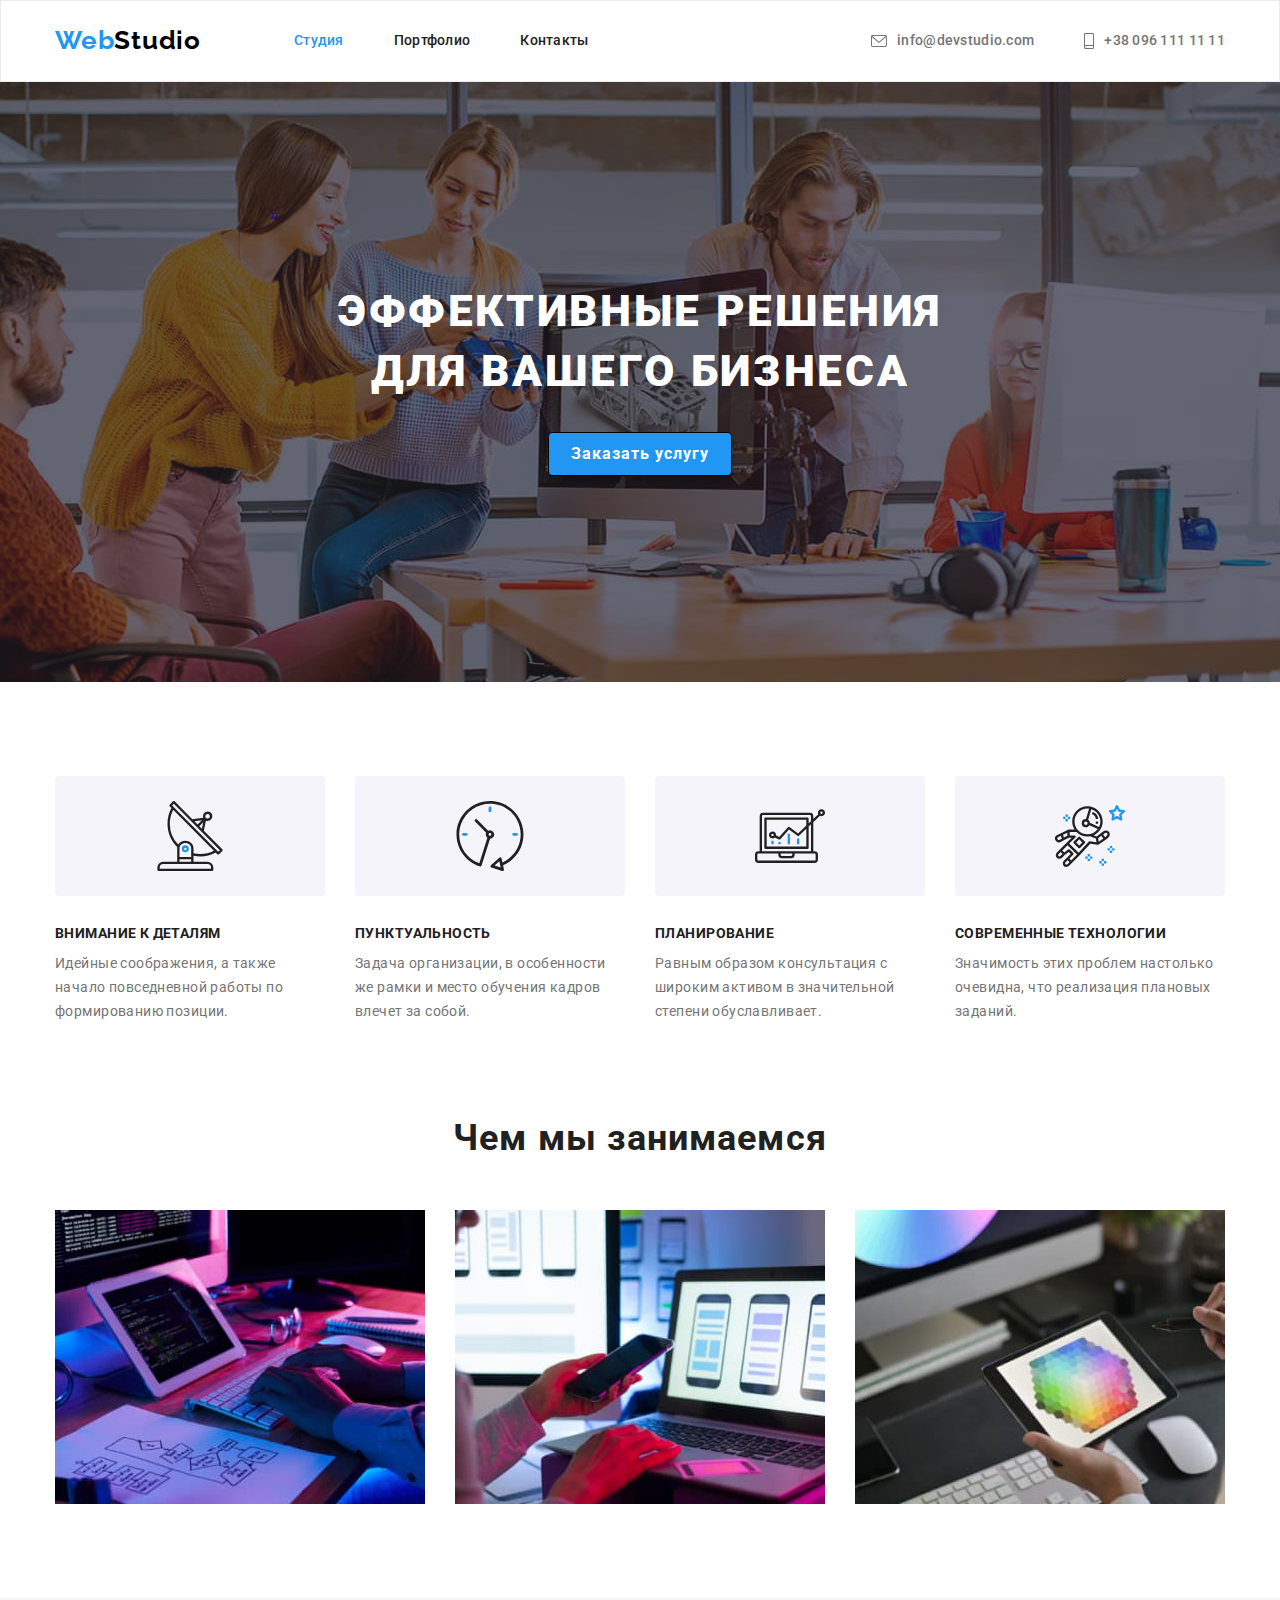
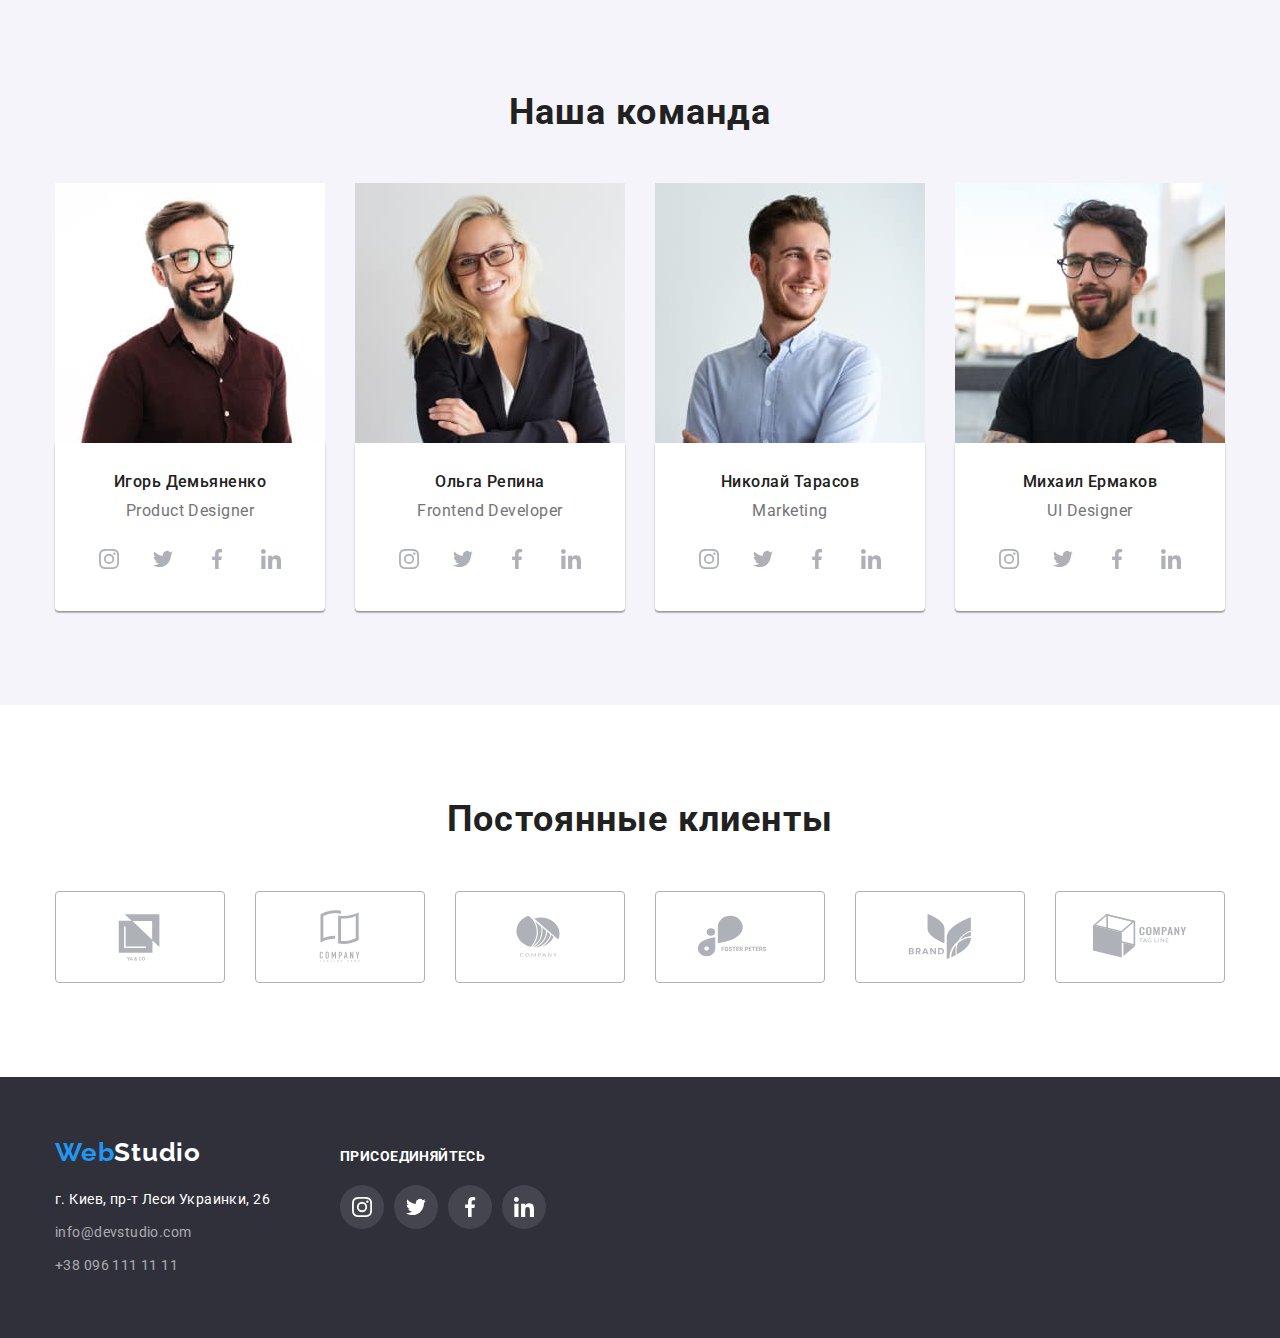
==== index.html @ 82adc3e7 "Clone ДЗ-4" ====
<!DOCTYPE html>
<html lang="ru">
    <head>
        <meta charset="UTF-8">
        <meta http-equiv="X-UA-Compatible" content="IE=edge">
        <meta name="viewport" content="width=device-width, initial-scale=1.0">
        <title>Студия</title>
        <link rel="preconnect" href="https://fonts.googleapis.com">
        <link rel="preconnect" href="https://fonts.gstatic.com" crossorigin>
        <link href="https://fonts.googleapis.com/css2?family=Raleway:wght@700&family=Roboto:wght@400;500;700;900&display=swap"
            rel="stylesheet">
        <link rel="stylesheet" href="./css/modern-normalize.css">
        <link rel="stylesheet" href="./css/style.css">
    </head>

    <body>
        <header class="header">
            <div class="container main-nav">
                <nav class="navigation">
                    <a href="" lang="en" class="logo">Web<span class="logo-black">Studio</span></a>
                    <ul class="header-nav list">
                        <li class="item"><a href="" class="header-link current">Студия</a></li>
                        <li class="item"><a href="./portfolio.html" class="header-link">Портфолио</a></li>
                        <li class="item"><a href="" class="header-link">Контакты</a></li>
                    </ul>
                </nav>
                <ul class="auth-nav list">
                    <li class="item"><a href="mailto:info@devstudio.com" class="auth-link">
                        <svg class="icon-header" width="16" height="12">
                            <use href="./images/icons/symbol-defs.svg#icon-envelope"></use>
                        </svg>
                        info@devstudio.com
                    </a></li>
                    <li class="item"><a href="tel:+380961111111" class="auth-link">
                        <svg class="icon-header" width="10" height="16">
                            <use href="./images/icons/symbol-defs.svg#icon-smartphone"></use>
                        </svg>
                        +38 096 111 11 11
                    </a></li>
                </ul>
            </div>   
        </header>

        <main>
            <section class="hero">
                <h1 class="hero-title">Эффективные решения для вашего бизнеса</h1>
                <button type="button" class="hero-btn">Заказать услугу</button>
            </section>

            <section class="features section">
                <div class="container">
                    <h2 class="visually-hidden">Особенности</h2>
                    <ul class="features-list list">
                        <li class="features-item">
                            <div class="features-item-icons">
                                <svg class="features-icons" width="70" height="70">
                                    <use href="./images/icons/symbol-defs.svg#icon-antenna-img"></use>
                                </svg>
                            </div>
                            <h3 class="features-title">Внимание к деталям</h3>
                            <p class="features-text">Идейные соображения, а также начало повседневной работы по формированию позиции.</p>
                        </li>
                        <li class="features-item">
                            <div class="features-item-icons">
                                <svg class="features-icons" width="70" height="70">
                                    <use href="./images/icons/symbol-defs.svg#icon-clock-img"></use>
                                </svg>
                            </div>
                            <h3 class="features-title">Пунктуальность</h3>
                            <p class="features-text">Задача организации, в особенности же рамки и место обучения кадров влечет за собой.</p>
                        </li>
                        <li class="features-item">
                            <div class="features-item-icons">
                                <svg class="features-icons" width="70" height="70">
                                    <use href="./images/icons/symbol-defs.svg#icon-diagram-img"></use>
                                </svg>
                            </div>
                            <h3 class="features-title">Планирование</h3>
                            <p class="features-text">Равным образом консультация с широким активом в значительной степени обуславливает.</p>
                        </li>
                        <li class="features-item">
                            <div class="features-item-icons">
                                <svg class="features-icons" width="70" height="70">
                                    <use href="./images/icons/symbol-defs.svg#icon-astronaut-img"></use>
                                </svg>
                            </div>
                            <h3 class="features-title">Современные технологии</h3>
                            <p class="features-text">Значимость этих проблем настолько очевидна, что реализация плановых заданий.</p>
                        </li>
                    </ul>
                </div>
            </section>

            <section class="services section">
               <div class="container">
                    <h2 class="services-title title">Чем мы занимаемся</h2>
                    <ul class="services-list list">
                        <li class="services-item"><img src="./images/services/box1.jpg" alt="Веб-сайты" width="370" height="294"></li>
                        <li class="services-item"><img src="./images/services/box2.jpg" alt="Приложения" width="370" height="294"></li>
                        <li class="services-item"><img src="./images/services/box3.jpg" alt="Дизайн" width="370" height="294"></li>
                    </ul>
               </div>
            </section>

            <section class="team section">
               <div class="container">
                    <h2 class="team-title title">Наша команда</h2>
                    <ul class="team-list list">
                        <li class="team-item">
                            <img src="./images/our-team/img-team-1.jpg" alt="Дизайнер1" width="270" height="260">
                            <div class="team-member">
                                <h3 class="team-member-title">Игорь Демьяненко</h3>
                                <p lang="en" class="team-text">Product Designer</p>
                                <ul class="team-social-list list">
                                    <li class="team-social-item">
                                        <a href="" class="team-social-link">
                                            <svg class="team-social-icon" width="20" height="20">
                                                <use href="./images/icons/symbol-defs.svg#icon-instagram"></use>
                                            </svg>
                                        </a>
                                    </li>
                                    <li class="team-social-item">
                                        <a href="" class="team-social-link">
                                            <svg class="team-social-icon" width="20" height="20">
                                                <use href="./images/icons/symbol-defs.svg#icon-twitter"></use>
                                            </svg>
                                        </a>
                                    </li>
                                    <li class="team-social-item">
                                        <a href="" class="team-social-link">
                                            <svg class="team-social-icon" width="20" height="20">
                                                <use href="./images/icons/symbol-defs.svg#icon-facebook"></use>
                                            </svg>
                                        </a>
                                    </li>
                                    <li class="team-social-item">
                                        <a href="" class="team-social-link">
                                            <svg class="team-social-icon" width="20" height="20">
                                                <use href="./images/icons/symbol-defs.svg#icon-linkedin"></use>
                                            </svg>
                                        </a>
                                    </li>
                                </ul>
                            </div>
                        </li>
                        <li class="team-item">
                            <img src="./images/our-team/img-team-2.jpg" alt="Фронтент-разработчик" width="270" height="260">
                            <div class="team-member">
                                <h3 class="team-member-title">Ольга Репина</h3>
                                <p lang="en" class="team-text">Frontend Developer</p>
                                <ul class="team-social-list list">
                                    <li class="team-social-item">
                                        <a href="" class="team-social-link">
                                            <svg class="team-social-icon" width="20" height="20">
                                                <use href="./images/icons/symbol-defs.svg#icon-instagram"></use>
                                            </svg>
                                        </a>
                                    </li>
                                    <li class="team-social-item">
                                        <a href="" class="team-social-link">
                                            <svg class="team-social-icon" width="20" height="20">
                                                <use href="./images/icons/symbol-defs.svg#icon-twitter"></use>
                                            </svg>
                                        </a>
                                    </li>
                                    <li class="team-social-item">
                                        <a href="" class="team-social-link">
                                            <svg class="team-social-icon" width="20" height="20">
                                                <use href="./images/icons/symbol-defs.svg#icon-facebook"></use>
                                            </svg>
                                        </a>
                                    </li>
                                    <li class="team-social-item">
                                        <a href="" class="team-social-link">
                                            <svg class="team-social-icon" width="20" height="20">
                                                <use href="./images/icons/symbol-defs.svg#icon-linkedin"></use>
                                            </svg>
                                        </a>
                                    </li>
                                </ul>
                            </div>
                        </li>
                        <li class="team-item">
                            <img src="./images/our-team/img-team-3.jpg" alt="Маркетолог" width="270" height="260">
                            <div class="team-member">
                                <h3 class="team-member-title">Николай Тарасов</h3>
                                <p lang="en" class="team-text">Marketing</p>
                                <ul class="team-social-list list">
                                    <li class="team-social-item">
                                        <a href="" class="team-social-link">
                                            <svg class="team-social-icon" width="20" height="20">
                                                <use href="./images/icons/symbol-defs.svg#icon-instagram"></use>
                                            </svg>
                                        </a>
                                    </li>
                                    <li class="team-social-item">
                                        <a href="" class="team-social-link">
                                            <svg class="team-social-icon" width="20" height="20">
                                                <use href="./images/icons/symbol-defs.svg#icon-twitter"></use>
                                            </svg>
                                        </a>
                                    </li>
                                    <li class="team-social-item">
                                        <a href="" class="team-social-link">
                                            <svg class="team-social-icon" width="20" height="20">
                                                <use href="./images/icons/symbol-defs.svg#icon-facebook"></use>
                                            </svg>
                                        </a>
                                    </li>
                                    <li class="team-social-item">
                                        <a href="" class="team-social-link">
                                            <svg class="team-social-icon" width="20" height="20">
                                                <use href="./images/icons/symbol-defs.svg#icon-linkedin"></use>
                                            </svg>
                                        </a>
                                    </li>
                                </ul>
                            </div>
                        </li>
                        <li class="team-item">
                            <img src="./images/our-team/img-team-4.jpg" alt="Дизайнер2" width="270" height="260">
                            <div class="team-member">
                                <h3 class="team-member-title">Михаил Ермаков</h3>
                                <p lang="en" class="team-text">UI Designer</p>
                                <ul class="team-social-list list">
                                    <li class="team-social-item">
                                        <a href="" class="team-social-link">
                                            <svg class="team-social-icon" width="20" height="20">
                                                <use href="./images/icons/symbol-defs.svg#icon-instagram"></use>
                                            </svg>
                                        </a>
                                    </li>
                                    <li class="team-social-item">
                                        <a href="" class="team-social-link">
                                            <svg class="team-social-icon" width="20" height="20">
                                                <use href="./images/icons/symbol-defs.svg#icon-twitter"></use>
                                            </svg>
                                        </a>
                                    </li>
                                    <li class="team-social-item">
                                        <a href="" class="team-social-link">
                                            <svg class="team-social-icon" width="20" height="20">
                                                <use href="./images/icons/symbol-defs.svg#icon-facebook"></use>
                                            </svg>
                                        </a>
                                    </li>
                                    <li class="team-social-item">
                                        <a href="" class="team-social-link">
                                            <svg class="team-social-icon" width="20" height="20">
                                                <use href="./images/icons/symbol-defs.svg#icon-linkedin"></use>
                                            </svg>
                                        </a>
                                    </li>
                                </ul>
                            </div>
                        </li>
                    </ul>
               </div>
            </section>

            <section class="clients section">
                <div class="container">
                    <h2 class="clients-title title">Постоянные клиенты</h2>
                    <ul class="clients-list list">
                        <li class="clients-item">
                            <a href="" class="clients-item-link">
                                <svg class="clients-item-icon" width="106" height="60">
                                    <use href="./images/icons/symbol-defs.svg#icon-logo-client1"></use>
                                </svg>
                            </a>
                        </li>
                        <li class="clients-item">
                            <a href="" class="clients-item-link">
                                <svg class="clients-item-icon" width="106" height="60">
                                    <use href="./images/icons/symbol-defs.svg#icon-logo-client2"></use>
                                </svg>
                            </a>
                        </li>
                        <li class="clients-item">
                            <a href="" class="clients-item-link">
                                <svg class="clients-item-icon" width="106" height="60">
                                    <use href="./images/icons/symbol-defs.svg#icon-logo-client3"></use>
                                </svg>
                            </a>
                        </li>
                        <li class="clients-item">
                            <a href="" class="clients-item-link">
                                <svg class="clients-item-icon" width="106" height="60">
                                    <use href="./images/icons/symbol-defs.svg#icon-logo-client4"></use>
                                </svg>
                            </a>
                        </li>
                        <li class="clients-item">
                            <a href="" class="clients-item-link">
                                <svg class="clients-item-icon" width="106" height="60">
                                    <use href="./images/icons/symbol-defs.svg#icon-logo-client5"></use>
                                </svg>
                            </a>
                        </li>
                        <li class="clients-item">
                            <a href="" class="clients-item-link">
                                <svg class="clients-item-icon" width="106" height="60">
                                    <use href="./images/icons/symbol-defs.svg#icon-logo-client6"></use>
                                </svg>
                            </a>
                        </li>
                    </ul>
                </div>
            </section>

        </main>

        <footer class="footer">
            <div class="container footer-main">
                <div class="footer-address">
                    <a href="" lang="en" class="logo">Web<span class="logo-white">Studio</span></a>
                    <address class="contacts">
                        <ul class="footer-list list">
                            <li class="footer-item"><a href="https://goo.gl/maps/sHDZmhukoqg1UG7x9" target="_blank"
                                    class="contacts-link-address">г. Киев, пр-т
                                    Леси Украинки, 26</a></li>
                            <li class="footer-item"><a href="mailto:info@devstudio.com"
                                    class="contacts-link">info@devstudio.com</a>
                            </li>
                            <li class="footer-item"><a href="tel:+380961111111" class="contacts-link">+38 096 111 11 11</a></li>
                        </ul>
                    </address>
                </div>
                <div class="footer-social">
                    <p class="footer-social-text">присоединяйтесь</p>
                    <ul class="footer-social-list list">
                        <li class="footer-social-item">
                            <a href="" class="footer-social-link">
                                <svg class="footer-social-icon" width="20" height="20">
                                    <use href="./images/icons/symbol-defs.svg#icon-instagram-white"></use>
                                </svg>
                            </a>
                        </li>
                        <li class="footer-social-item">
                            <a href="" class="footer-social-link">
                                <svg class="footer-social-icon" width="20" height="20">
                                    <use href="./images/icons/symbol-defs.svg#icon-twitter-white"></use>
                                </svg>
                            </a>
                        </li>
                        <li class="footer-social-item">
                            <a href="" class="footer-social-link">
                                <svg class="footer-social-icon" width="20" height="20">
                                    <use href="./images/icons/symbol-defs.svg#icon-facebook-white"></use>
                                </svg>
                            </a>
                        </li>
                        <li class="footer-social-item">
                            <a href="" class="footer-social-link">
                                <svg class="footer-social-icon" width="20" height="20">
                                    <use href="./images/icons/symbol-defs.svg#icon-linkedin-white"></use>
                                </svg>
                            </a>
                        </li>
                    </ul>
                </div>
            </div>
        </footer>
    </body>
</html>
---- css/style.css ----
:root {
  --first-title-color: #212121;
  --second-title-color: #ffffff;
  --first-text-color: #757575;
  --second-text-color: #ffffff;
  --accent-color: #2196f3;
  --first-bg-color: #ffffff;
  --second-bg-color: #2f303a;
  --accent-bg-color: #2196f3;
}

body {
  font-family: 'Roboto', sans-serif;
  color: var(--first-text-color);
  background-color: var(--first-bg-color);
}

.list {
  list-style: none;
}

a {
  text-decoration: none;
}

p,
h1,
h2,
h3,
h4,
h5,
h6 {
  margin: 0;
}

ul {
  margin: 0;
  padding: 0;
}

img {
  display: block;
  min-width: 100%;
}

.visually-hidden {
  position: absolute;
  white-space: nowrap;
  width: 1px;
  height: 1px;
  overflow: hidden;
  border: 0;
  padding: 0;
  clip: rect(0 0 0 0);
  clip-path: inset(50%);
  margin: -1px;
}

.header-link.current {
  color: var(--accent-color);
}

.container {
  width: 1200px;
  padding-left: 15px;
  padding-right: 15px;
  margin: 0 auto;
}

.section {
  padding-top: 94px;
  padding-bottom: 94px;
}

.title {
  font-weight: 700;
  font-size: 36px;
  line-height: 1.16;
  text-align: center;
  letter-spacing: 0.03em;
  color: var(--first-title-color);
}

/* --------HEADER--------- */

.header {
  border: 1px solid #ececec;

  font-weight: 500;
  font-size: 14px;
  line-height: 1.14;
  letter-spacing: 0.02em;
}

.main-nav {
  display: flex;
  align-items: center;
}

.navigation {
  display: flex;
  align-items: center;
}

.logo {
  font-family: Raleway;
  font-weight: 700;
  font-size: 26px;
  line-height: 1.19;
  letter-spacing: 0.03em;
  color: var(--accent-color);
}

.header .logo {
  padding-top: 24px;
  padding-bottom: 25px;
  margin-right: 93px;
}

.logo-black {
  color: #000;
}

.header-nav,
.auth-nav {
  display: flex;
  justify-content: center;
  align-items: center;
  margin-left: auto;
}

.header-nav .item:not(:first-child),
.auth-nav .item:not(:first-child) {
  margin-left: 50px;
}

.header-link {
  display: block;
  padding-top: 32px;
  padding-bottom: 32px;

  color: var(--first-title-color);
}

.header-link:hover,
.header-link:focus {
  color: var(--accent-color);
}

.auth-link {
  color: var(--first-text-color);
  display: flex;
  justify-content: center;
  align-items: center;
  padding-top: 32px;
  padding-bottom: 32px;
}

.auth-link:hover,
.auth-link:focus {
  color: var(--accent-color);
}

.icon-header {
  fill: currentColor;
  margin-right: 10px;
}

/* --------HERO--------- */

.hero {
  max-width: 1600px;
  height: 600px;
  margin: 0 auto;
  background-image: linear-gradient(rgba(47, 48, 58, 0.4), rgba(47, 48, 58, 0.4)),
    url(../images/hero-img.jpg);
  background-repeat: no-repeat;
  background-position: center;
  background-size: cover;

  text-align: center;
  padding-top: 200px;
  padding-bottom: 200px;
}

.hero-title {
  width: 696px;
  margin-left: auto;
  margin-right: auto;
  margin-bottom: 30px;

  font-weight: 900;
  font-size: 44px;
  line-height: 1.36;
  text-align: center;
  letter-spacing: 0.06em;
  text-transform: uppercase;
  color: var(--second-title-color);
}

.hero-btn {
  padding: 6px 22px;
  border: 1px solid #000000;
  box-sizing: border-box;
  box-shadow: 0px 4px 4px rgba(0, 0, 0, 0.15);
  border-radius: 4px;

  font-weight: 700;
  font-size: 16px;
  line-height: 1.87;
  align-items: center;
  text-align: center;
  letter-spacing: 0.06em;
  color: var(--second-title-color);
  background-color: var(--accent-bg-color);
}

.hero-btn:hover,
.hero-btn:focus {
  border-color: #188ce8;
}

/* -------FEATURES------- */

.features-list {
  display: flex;
}

.features-item {
  width: 270px;
}

.features-item:not(:first-child) {
  margin-left: 30px;
}

.features-item {
  display: block;
}

.features-item-icons {
  display: flex;
  justify-content: center;
  align-items: center;
  margin-bottom: 30px;
  height: 120px;
  background-color: #f5f4fa;
  border-radius: 4px;
}

.features-item-icons {
  color: currentColor;
}

.features-title {
  margin-bottom: 10px;

  font-weight: 700;
  font-size: 14px;
  line-height: 1.14;
  letter-spacing: 0.03em;
  text-transform: uppercase;
  color: var(--first-title-color);
}

.features-text {
  font-size: 14px;
  line-height: 1.71;
  letter-spacing: 0.03em;
  color: var(--first-text-color);
}

/* --------SERVICES--------- */

.services {
  padding-top: 0;
}

.services-title {
  margin-bottom: 50px;
}

.services-list {
  display: flex;
  flex-wrap: wrap;
  margin-left: -30px;
  margin-bottom: -30px;
}

.services-item {
  width: calc(100% / 3 - 30px);
  height: auto;
  margin-left: 30px;
  margin-bottom: 30px;
}

/* --------TEAM--------- */

.team {
  background-color: #f5f4fa;
}

.team-list {
  display: flex;
  flex-wrap: wrap;
  margin-left: -30px;
  margin-bottom: -30px;
}

.team-item {
  width: calc(100% / 4 - 30px);
  margin-left: 30px;
  margin-bottom: 30px;
}

.team-title {
  margin-bottom: 50px;
}

.team-member-title {
  margin-bottom: 10px;

  font-weight: 500;
  font-size: 16px;
  line-height: 1.18;
  text-align: center;
  letter-spacing: 0.03em;
  color: var(--first-title-color);
}

.team-member {
  padding-top: 30px;
  padding-bottom: 30px;

  background-color: var(--first-bg-color);
  box-shadow: 0px 1px 3px rgba(0, 0, 0, 0.12), 0px 1px 1px rgba(0, 0, 0, 0.14),
    0px 2px 1px rgba(0, 0, 0, 0.2);
  border-radius: 0px 0px 4px 4px;
}

.team-text {
  font-size: 16px;
  line-height: 1.18;
  text-align: center;
  letter-spacing: 0.03em;
  color: var(--first-text-color);
  margin-bottom: 16px;
}

.team-social-list {
  display: flex;
  justify-content: center;
  align-items: center;
}

.team-social-link {
  display: flex;
  justify-content: center;
  align-items: center;
  width: 44px;
  height: 44px;
  border-radius: 50%;
  color: #afb1b8;
}

.team-social-icon {
  fill: currentColor;
}

.team-social-link:hover,
.team-social-link:focus {
  background-color: var(--accent-bg-color);
  color: var(--second-text-color);
}

.team-social-item:not(:first-child) {
  margin-left: 10px;
}

/* --------CLIENT--------- */

.clients-list {
  display: flex;
  flex-wrap: wrap;
  margin-left: -30px;
  margin-bottom: -30px;
}

.clients-item {
  width: calc(100% / 6 - 30px);
  margin-left: 30px;
  margin-bottom: 30px;
}

.clients-title {
  margin-bottom: 50px;
}

.clients-item-link {
  display: flex;
  justify-content: center;
  align-items: center;
  background-color: #fff;
  border: 1px solid #afb1b8;
  border-radius: 4px;
  color: #afb1b8;

  min-width: 170px;
  height: 92px;
}

.clients-item-link:focus,
.clients-item-link:hover {
  color: var(--accent-color);
  border: 1px solid var(--accent-color);
}

.clients-item-icon {
  fill: currentColor;
}

/* --------PROJECT--------- */

.projects-list {
  display: flex;
  justify-content: center;
  margin-bottom: 50px;
}

.project-btn-item:not(:first-child) {
  margin-left: 8px;
}

.project-btn {
  border-radius: 4px;
  padding: 6px 22px;
  border-color: transparent;

  font-weight: 500;
  font-size: 16px;
  line-height: 1.62;
  text-align: center;
  letter-spacing: 0.03em;
  color: var(--first-title-color);
}

.project-btn:hover,
.project-btn:focus {
  color: var(--second-text-color);
  background-color: var(--accent-bg-color);
  cursor: pointer;
  box-shadow: 0px 3px 1px rgba(0, 0, 0, 0.1), 0px 1px 2px rgba(0, 0, 0, 0.08),
    0px 2px 2px rgba(0, 0, 0, 0.12);
  border-radius: 4px;
}

.second-project-list {
  display: flex;
  flex-wrap: wrap;
  margin-left: -30px;
  margin-bottom: -30px;
}

.second-project-item {
  width: calc(100% / 3 - 30px);
  margin-left: 30px;
  margin-bottom: 30px;
}

.project-link {
  display: block;
}

.project-link:focus,
.project-link:hover {
  box-shadow: 0px 1px 1px rgba(0, 0, 0, 0.12), 0px 4px 4px rgba(0, 0, 0, 0.06),
    1px 4px 6px rgba(0, 0, 0, 0.16);
}

.project-description {
  padding: 20px 24px;

  border-left: 1px solid #eeeeee;
  border-right: 1px solid #eeeeee;
  border-bottom: 1px solid #eeeeee;
}

.project-title {
  margin-bottom: 4px;

  font-weight: 700;
  font-size: 18px;
  line-height: 2;
  letter-spacing: 0.06em;
  text-transform: capitalize;
  color: var(--first-title-color);
}

.project-text {
  font-size: 16px;
  line-height: 1.87;
  letter-spacing: 0.03em;
  color: var(--first-text-color);
}

/* --------FOOTER--------- */

.footer {
  padding-top: 60px;
  padding-bottom: 60px;
  background-color: var(--second-bg-color);
}

.footer-main {
  display: flex;
  align-items: baseline;
}

.footer .logo {
  display: block;
  margin-bottom: 20px;
}

.logo-white {
  color: #fff;
}

.footer-item:not(:first-child) {
  margin-top: 9px;
}

.contacts-link-address {
  font-style: normal;
  font-size: 14px;
  line-height: 1.71;
  letter-spacing: 0.03em;
  color: var(--second-text-color);
}

.contacts-link {
  font-style: normal;
  font-size: 14px;
  line-height: 1.71;
  letter-spacing: 0.03em;
  color: rgba(255, 255, 255, 0.6);
}

.footer-social {
  margin-left: 70px;
}

.footer-social-text {
  font-weight: 700;
  font-size: 14px;
  line-height: 1.14;
  letter-spacing: 0.03em;
  text-transform: uppercase;
  color: var(--second-text-color);

  margin-bottom: 20px;
}

.footer-social-list {
  display: flex;
  justify-content: center;
  align-items: center;
}

.footer-social-link {
  display: flex;
  justify-content: center;
  align-items: center;
  width: 44px;
  height: 44px;
  border-radius: 50%;
  background: rgba(255, 255, 255, 0.1);
  color: var(--second-text-color);
}

.footer-social-link:hover,
.footer-social-link:focus {
  background-color: var(--accent-bg-color);
}

.footer-social-item:not(:first-child) {
  margin-left: 10px;
}

.footer-social-icon {
  fill: currentColor;
}
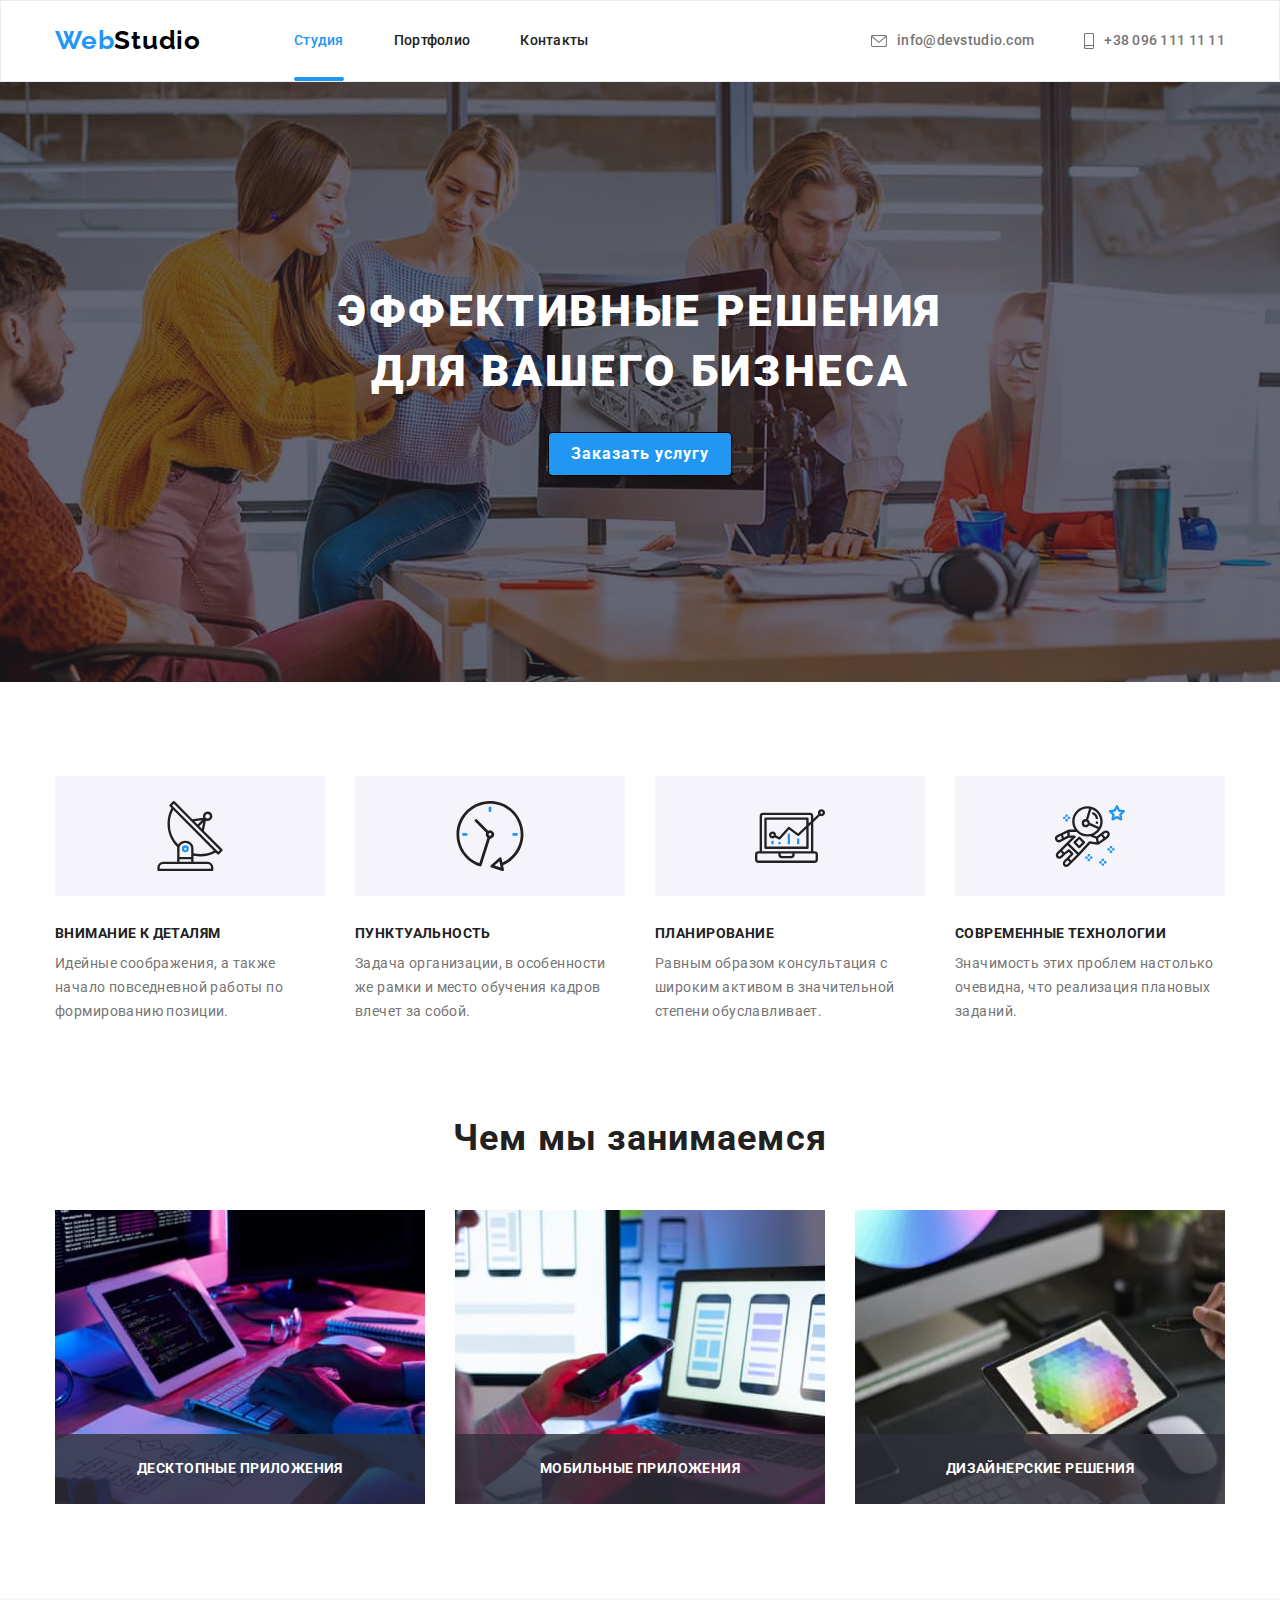
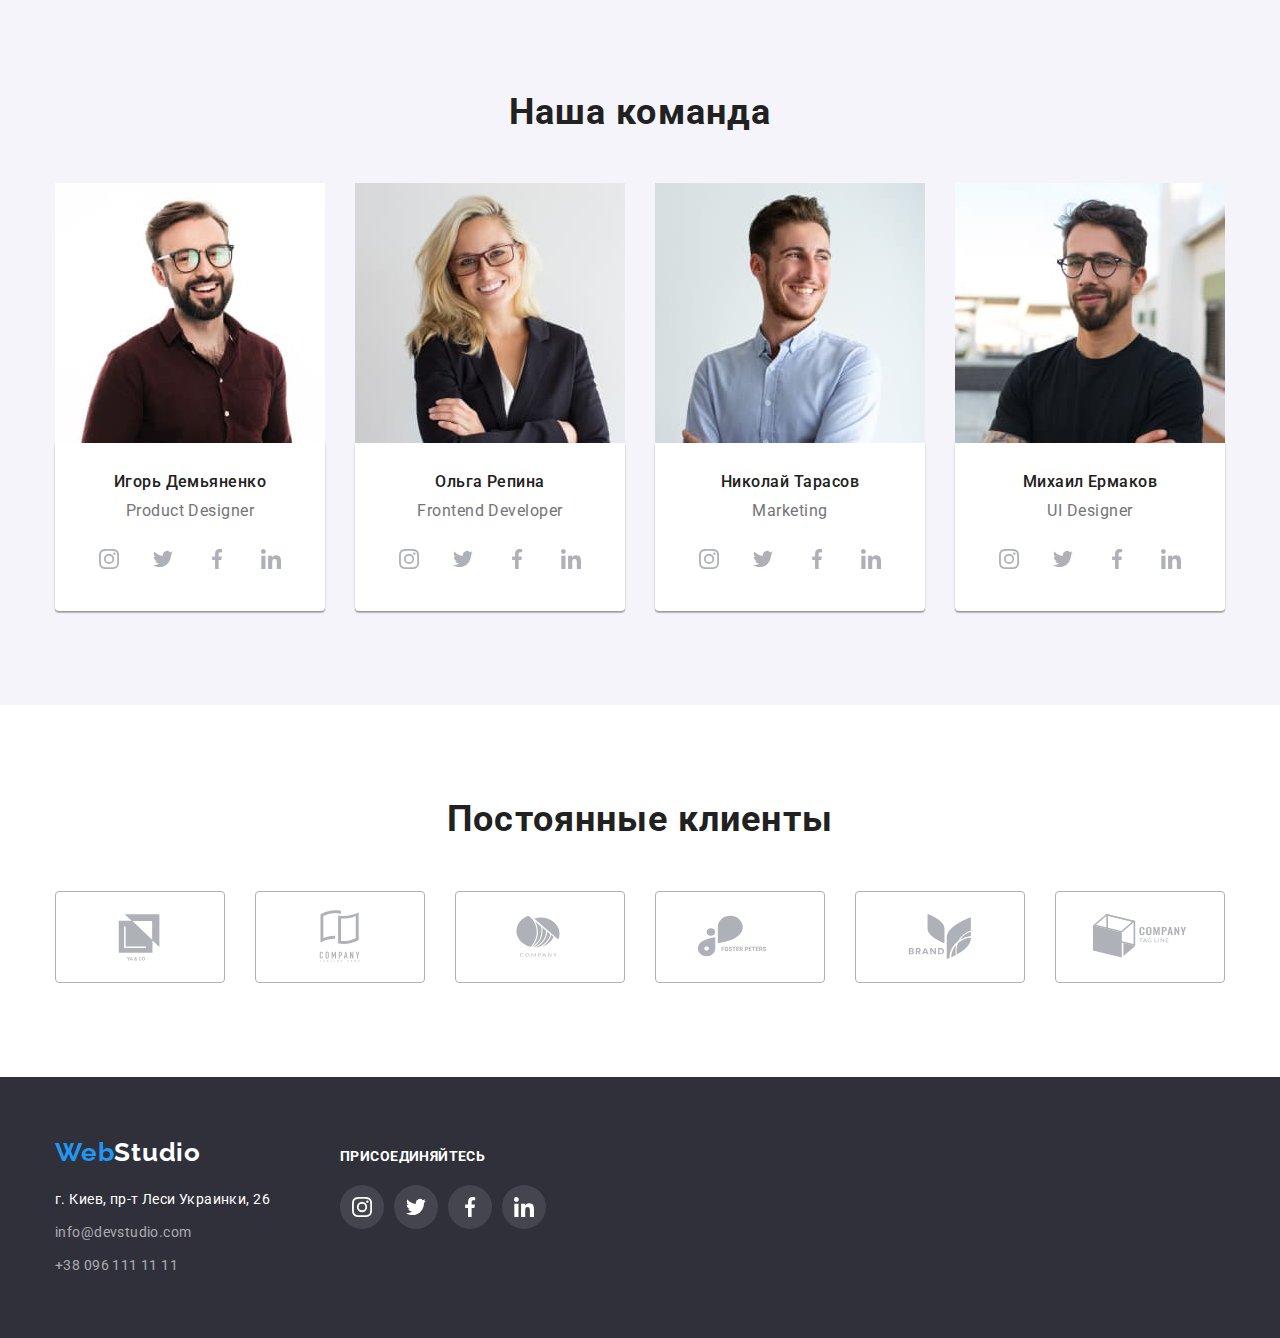
==== commit c7fbd86e: "header & services" ====
--- a/index.html
+++ b/index.html
@@ -19,19 +19,19 @@
                 <nav class="navigation">
                     <a href="" lang="en" class="logo">Web<span class="logo-black">Studio</span></a>
                     <ul class="header-nav list">
-                        <li class="item"><a href="" class="header-link current">Студия</a></li>
-                        <li class="item"><a href="./portfolio.html" class="header-link">Портфолио</a></li>
-                        <li class="item"><a href="" class="header-link">Контакты</a></li>
+                        <li class="header-nav-item"><a href="" class="header-link current">Студия</a></li>
+                        <li class="header-nav-item"><a href="./portfolio.html" class="header-link">Портфолио</a></li>
+                        <li class="header-nav-item"><a href="" class="header-link">Контакты</a></li>
                     </ul>
                 </nav>
                 <ul class="auth-nav list">
-                    <li class="item"><a href="mailto:info@devstudio.com" class="auth-link">
+                    <li class="auth-nav-item"><a href="mailto:info@devstudio.com" class="auth-link">
                         <svg class="icon-header" width="16" height="12">
                             <use href="./images/icons/symbol-defs.svg#icon-envelope"></use>
                         </svg>
                         info@devstudio.com
                     </a></li>
-                    <li class="item"><a href="tel:+380961111111" class="auth-link">
+                    <li class="auth-nav-item"><a href="tel:+380961111111" class="auth-link">
                         <svg class="icon-header" width="10" height="16">
                             <use href="./images/icons/symbol-defs.svg#icon-smartphone"></use>
                         </svg>
@@ -95,9 +95,24 @@
                <div class="container">
                     <h2 class="services-title title">Чем мы занимаемся</h2>
                     <ul class="services-list list">
-                        <li class="services-item"><img src="./images/services/box1.jpg" alt="Веб-сайты" width="370" height="294"></li>
-                        <li class="services-item"><img src="./images/services/box2.jpg" alt="Приложения" width="370" height="294"></li>
-                        <li class="services-item"><img src="./images/services/box3.jpg" alt="Дизайн" width="370" height="294"></li>
+                        <li class="services-item">
+                            <div class="services-item-img">
+                                <img src="./images/services/box1.jpg" alt="Веб-сайты" width="370" height="294">
+                                <h3 class="services-item-title">Десктопные приложения</h3>
+                            </div>
+                        </li>
+                        <li class="services-item">
+                            <div class="services-item-img">
+                                <img src="./images/services/box2.jpg" alt="Приложения" width="370" height="294">
+                                <h3 class="services-item-title">Мобильные приложения</h3>
+                            </div>
+                        </li>
+                        <li class="services-item">
+                            <div class="services-item-img">
+                                <img src="./images/services/box3.jpg" alt="Дизайн" width="370" height="294">
+                                <h3 class="services-item-title">Дизайнерские решения</h3>
+                            </div>
+                        </li>
                     </ul>
                </div>
             </section>
--- a/css/style.css
+++ b/css/style.css
@@ -56,10 +56,6 @@
   margin: -1px;
 }
 
-.header-link.current {
-  color: var(--accent-color);
-}
-
 .container {
   width: 1200px;
   padding-left: 15px;
@@ -129,8 +125,12 @@
   margin-left: auto;
 }
 
-.header-nav .item:not(:first-child),
-.auth-nav .item:not(:first-child) {
+.header-nav-item {
+  position: relative;
+}
+
+.header-nav-item:not(:first-child),
+.auth-nav-item:not(:first-child) {
   margin-left: 50px;
 }
 
@@ -145,6 +145,23 @@
 .header-link:hover,
 .header-link:focus {
   color: var(--accent-color);
+}
+
+.header-link.current {
+  color: var(--accent-color);
+}
+
+.header-link.current::after {
+  content: '';
+  width: 100%;
+  height: 4px;
+  display: block;
+
+  background: var(--accent-bg-color);
+  border-radius: 2px;
+
+  position: absolute;
+  bottom: 0;
 }
 
 .auth-link {
@@ -294,6 +311,31 @@
   margin-bottom: 30px;
 }
 
+.services-item-img {
+  position: relative;
+}
+
+.services-item-title {
+  font-weight: 700;
+  font-size: 14px;
+  line-height: 1.14;
+  text-align: center;
+  letter-spacing: 0.03em;
+  text-transform: uppercase;
+
+  color: var(--second-title-color);
+  background: rgba(47, 48, 58, 0.8);
+  height: 70px;
+  width: 100%;
+  display: flex;
+  justify-content: center;
+  align-items: center;
+
+  position: absolute;
+  bottom: 0;
+  left: 0;
+}
+
 /* --------TEAM--------- */
 
 .team {
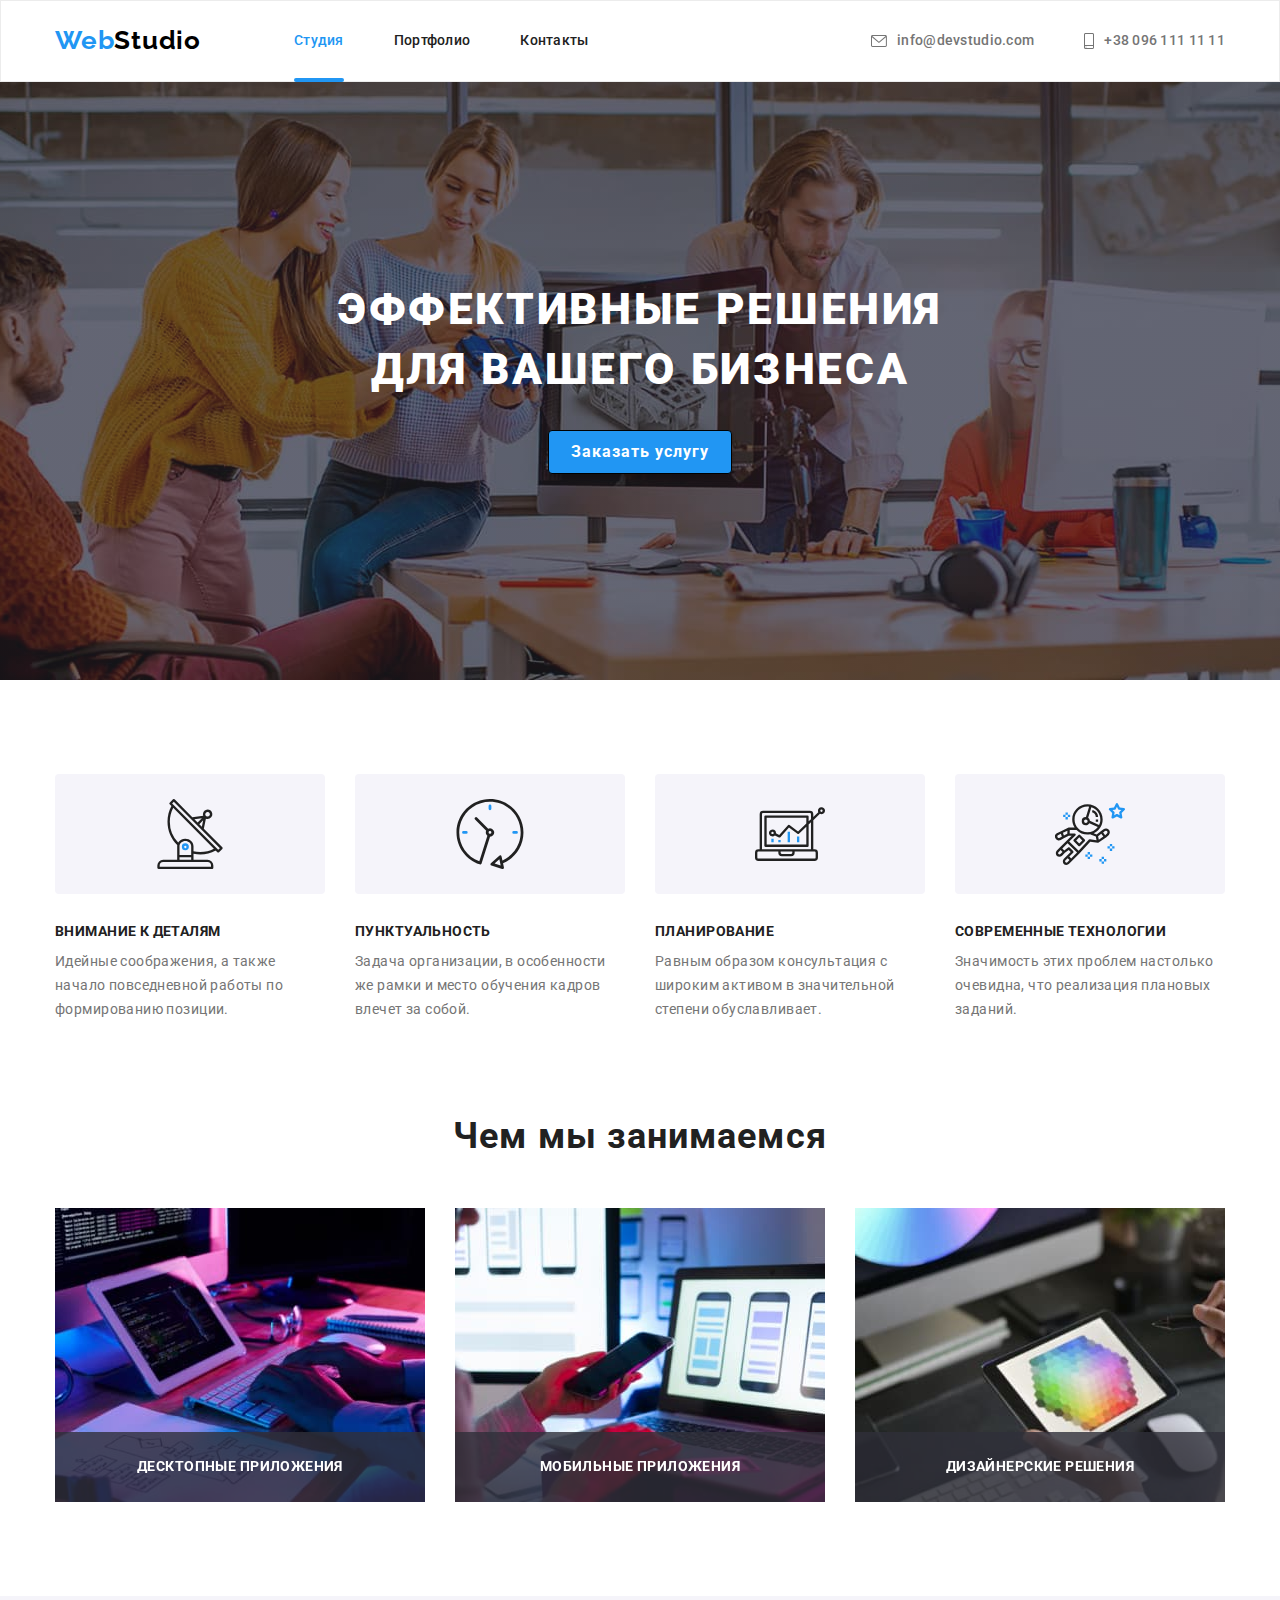
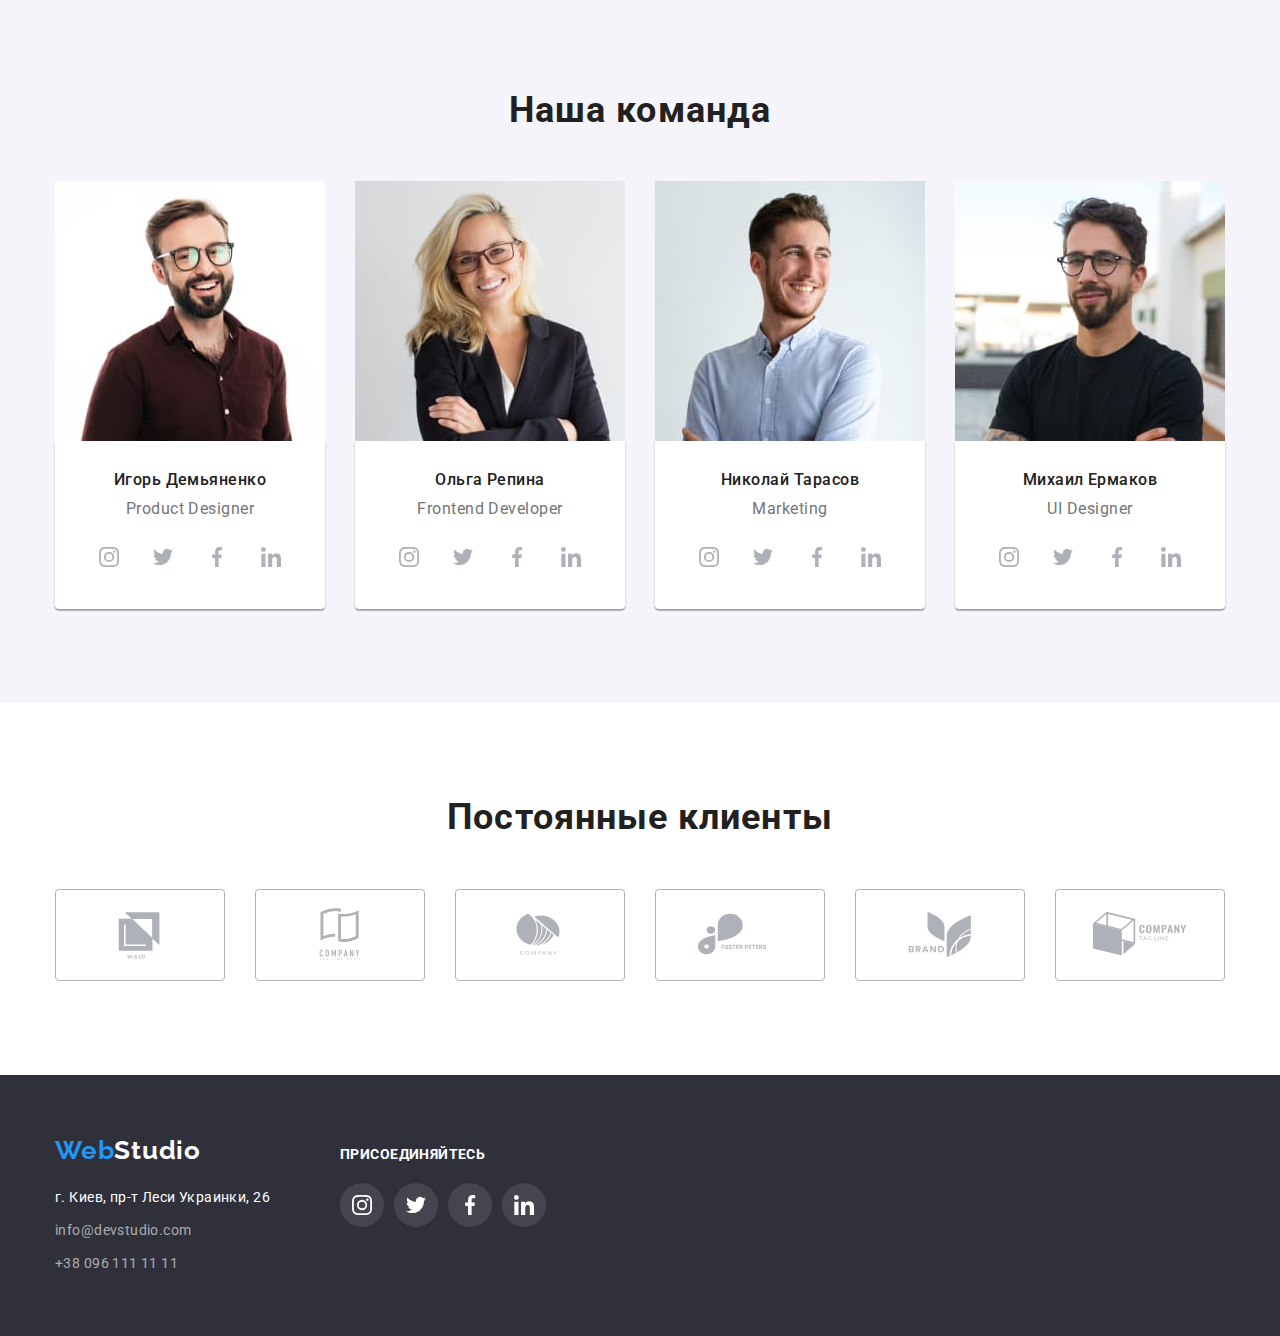
==== commit e6d81b8f: "Модалка" ====
--- a/index.html
+++ b/index.html
@@ -44,7 +44,7 @@
         <main>
             <section class="hero">
                 <h1 class="hero-title">Эффективные решения для вашего бизнеса</h1>
-                <button type="button" class="hero-btn">Заказать услугу</button>
+                <button type="button" class="hero-btn" data-modal-open>Заказать услугу</button>
             </section>
 
             <section class="features section">
@@ -376,5 +376,16 @@
                 </div>
             </div>
         </footer>
+        <div class="backdrop is-hidden" data-modal>
+            <div class="modal">
+                <button type="button" class="modal-close-btn" data-modal-close>
+                    <svg class="backdrop-item-icon" width="18" height="18">
+                        <use href="./images/icons/symbol-defs.svg#icon-close-black"></use>
+                    </svg>
+                </button>
+            </div>
+        </div>
+
+        <script src="./js/modal.js"></script>
     </body>
 </html>--- a/css/style.css
+++ b/css/style.css
@@ -81,11 +81,16 @@
 
 .header {
   border: 1px solid #ececec;
+  background-color: var(--first-bg-color);
 
   font-weight: 500;
   font-size: 14px;
   line-height: 1.14;
   letter-spacing: 0.02em;
+
+  position: fixed;
+  width: 100%;
+  top: 0;
 }
 
 .main-nav {
@@ -140,6 +145,7 @@
   padding-bottom: 32px;
 
   color: var(--first-title-color);
+  transition: color 250ms cubic-bezier(0.4, 0, 0.2, 1);
 }
 
 .header-link:hover,
@@ -161,7 +167,7 @@
   border-radius: 2px;
 
   position: absolute;
-  bottom: 0;
+  bottom: -1px;
 }
 
 .auth-link {
@@ -171,6 +177,8 @@
   align-items: center;
   padding-top: 32px;
   padding-bottom: 32px;
+
+  transition: color 250ms cubic-bezier(0.4, 0, 0.2, 1);
 }
 
 .auth-link:hover,
@@ -188,7 +196,10 @@
 .hero {
   max-width: 1600px;
   height: 600px;
-  margin: 0 auto;
+  margin-top: 80px;
+  margin-right: auto;
+  margin-left: auto;
+  margin-bottom: 0;
   background-image: linear-gradient(rgba(47, 48, 58, 0.4), rgba(47, 48, 58, 0.4)),
     url(../images/hero-img.jpg);
   background-repeat: no-repeat;
@@ -230,6 +241,8 @@
   letter-spacing: 0.06em;
   color: var(--second-title-color);
   background-color: var(--accent-bg-color);
+
+  transition: border-color 250ms cubic-bezier(0.4, 0, 0.2, 1);
 }
 
 .hero-btn:hover,
@@ -403,10 +416,13 @@
   height: 44px;
   border-radius: 50%;
   color: #afb1b8;
+
+  transition: background-color 250ms cubic-bezier(0.4, 0, 0.2, 1);
 }
 
 .team-social-icon {
   fill: currentColor;
+  transition: fill 250ms cubic-bezier(0.4, 0, 0.2, 1), color 1500ms cubic-bezier(0.4, 0, 0.2, 1);
 }
 
 .team-social-link:hover,
@@ -449,6 +465,8 @@
 
   min-width: 170px;
   height: 92px;
+
+  transition: border 250ms cubic-bezier(0.4, 0, 0.2, 1);
 }
 
 .clients-item-link:focus,
@@ -459,9 +477,14 @@
 
 .clients-item-icon {
   fill: currentColor;
+  transition: color 250ms cubic-bezier(0.4, 0, 0.2, 1);
 }
 
 /* --------PROJECT--------- */
+
+.projects {
+  margin-top: 80px;
+}
 
 .projects-list {
   display: flex;
@@ -484,6 +507,10 @@
   text-align: center;
   letter-spacing: 0.03em;
   color: var(--first-title-color);
+
+  transition: color 250ms cubic-bezier(0.4, 0, 0.2, 1),
+    background-color 250ms cubic-bezier(0.4, 0, 0.2, 1),
+    box-shadow 250ms cubic-bezier(0.4, 0, 0.2, 1);
 }
 
 .project-btn:hover,
@@ -493,7 +520,6 @@
   cursor: pointer;
   box-shadow: 0px 3px 1px rgba(0, 0, 0, 0.1), 0px 1px 2px rgba(0, 0, 0, 0.08),
     0px 2px 2px rgba(0, 0, 0, 0.12);
-  border-radius: 4px;
 }
 
 .second-project-list {
@@ -511,12 +537,60 @@
 
 .project-link {
   display: block;
+  transition: box-shadow 250ms cubic-bezier(0.4, 0, 0.2, 1);
 }
 
 .project-link:focus,
 .project-link:hover {
   box-shadow: 0px 1px 1px rgba(0, 0, 0, 0.12), 0px 4px 4px rgba(0, 0, 0, 0.06),
     1px 4px 6px rgba(0, 0, 0, 0.16);
+}
+
+.project-img {
+  position: relative;
+  overflow: hidden;
+}
+
+.project-item-description {
+  font-size: 18px;
+  line-height: 1.55;
+  letter-spacing: 0.03em;
+
+  color: var(--second-text-color);
+
+  display: flex;
+  justify-content: center;
+  align-items: center;
+  position: absolute;
+  bottom: 0;
+  left: 0;
+  width: 100%;
+  height: 100%;
+  padding: 63px 24px;
+
+  transform: translateY(101%);
+  transition: transform 250ms cubic-bezier(0.4, 0, 0.2, 1);
+}
+
+.project-img::before {
+  content: '';
+  background: rgba(33, 150, 243, 0.9);
+
+  position: absolute;
+  bottom: 0;
+  left: 0;
+  width: 100%;
+  height: 100%;
+
+  transform: translateY(101%);
+  transition: transform 250ms cubic-bezier(0.4, 0, 0.2, 1);
+}
+
+.project-link:hover .project-item-description,
+.project-link:focus .project-item-description,
+.project-link:hover .project-img::before,
+.project-link:focus .project-img::before {
+  transform: translateY(0);
 }
 
 .project-description {
@@ -615,8 +689,10 @@
   width: 44px;
   height: 44px;
   border-radius: 50%;
-  background: rgba(255, 255, 255, 0.1);
+  background-color: rgba(255, 255, 255, 0.1);
   color: var(--second-text-color);
+
+  transition: background-color 250ms cubic-bezier(0.4, 0, 0.2, 1);
 }
 
 .footer-social-link:hover,
@@ -631,3 +707,56 @@
 .footer-social-icon {
   fill: currentColor;
 }
+
+/* --------BACKDROP--------- */
+
+.backdrop {
+  position: fixed;
+  top: 0;
+  left: 0;
+  width: 100%;
+  height: 100%;
+  background-color: rgba(0, 0, 0, 0.2);
+  opacity: 1;
+  transition: opacity 250ms cubic-bezier(0.4, 0, 0.2, 1);
+}
+
+.is-hidden {
+  opacity: 0;
+  pointer-events: none;
+  visibility: hidden;
+}
+
+.backdrop.is-hidden .modal {
+  transform: translate(-50%, -50%) scale(0.7);
+}
+
+.modal {
+  position: absolute;
+  width: 528px;
+  min-height: 581px;
+  top: 50%;
+  left: 50%;
+  transform: translate(-50%, -50%) scale(1);
+  transition: transform 250ms cubic-bezier(0.4, 0, 0.2, 1);
+
+  background-color: var(--first-bg-color);
+  box-shadow: 0px 1px 3px rgba(0, 0, 0, 0.12), 0px 1px 1px rgba(0, 0, 0, 0.14),
+    0px 2px 1px rgba(0, 0, 0, 0.2);
+  border-radius: 4px;
+  visibility: visible;
+}
+
+.modal-close-btn {
+  display: flex;
+  justify-content: center;
+  align-items: center;
+  width: 30px;
+  height: 30px;
+  border-radius: 50%;
+  background-color: var(--first-bg-color);
+  border: 1px solid rgba(0, 0, 0, 0.1);
+  position: absolute;
+  top: 8px;
+  right: 8px;
+}
